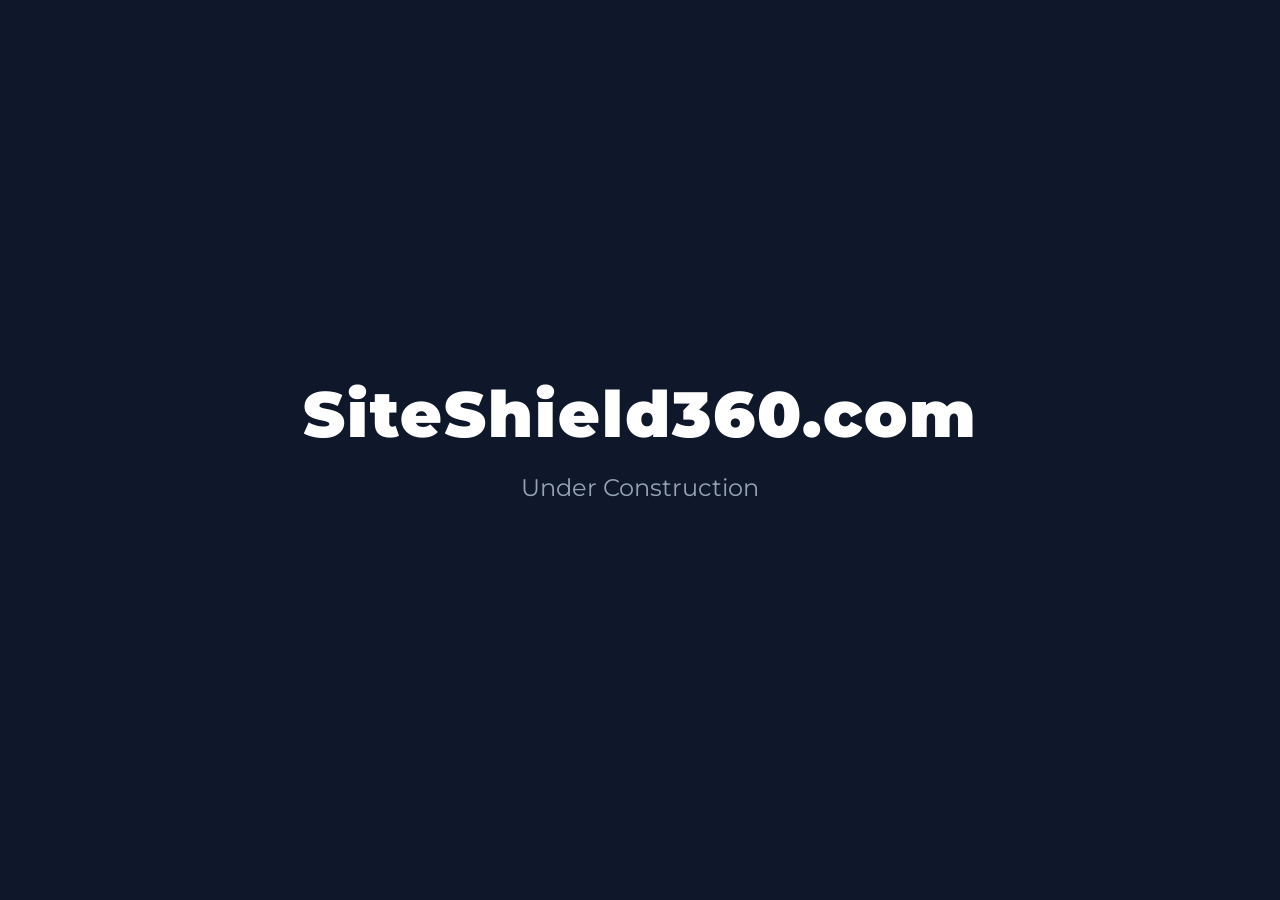
==== index.html @ 3553a91a "Add files via upload Index.html" ====
<!DOCTYPE html>
<html lang="en">
<head>
    <meta charset="UTF-8">
    <meta name="viewport" content="width=device-width, initial-scale=1.0">
    <title>SiteShield360</title>
    
    <!-- Google Font for strong modern look -->
    <link href="https://fonts.googleapis.com/css2?family=Montserrat:wght@700;900&display=swap" rel="stylesheet">
    
    <style>
        body {
            margin: 0;
            height: 100vh;
            display: flex;
            justify-content: center;
            align-items: center;
            background: #0f172a; /* dark blue */
            color: white;
            font-family: 'Montserrat', sans-serif;
            text-align: center;
        }

        .container {
            animation: fadeIn 1.5s ease-in-out;
        }

        h1 {
            font-size: 4rem;
            font-weight: 900;
            margin: 0;
            letter-spacing: 2px;
        }

        p {
            font-size: 1.5rem;
            margin-top: 20px;
            color: #94a3b8;
        }

        @keyframes fadeIn {
            from { opacity: 0; transform: translateY(20px); }
            to { opacity: 1; transform: translateY(0); }
        }

        @media (max-width: 600px) {
            h1 {
                font-size: 2.5rem;
            }
            p {
                font-size: 1.2rem;
            }
        }
    </style>
</head>
<body>

    <div class="container">
        <h1>SiteShield360.com</h1>
        <p>Under Construction</p>
    </div>

</body>
</html>
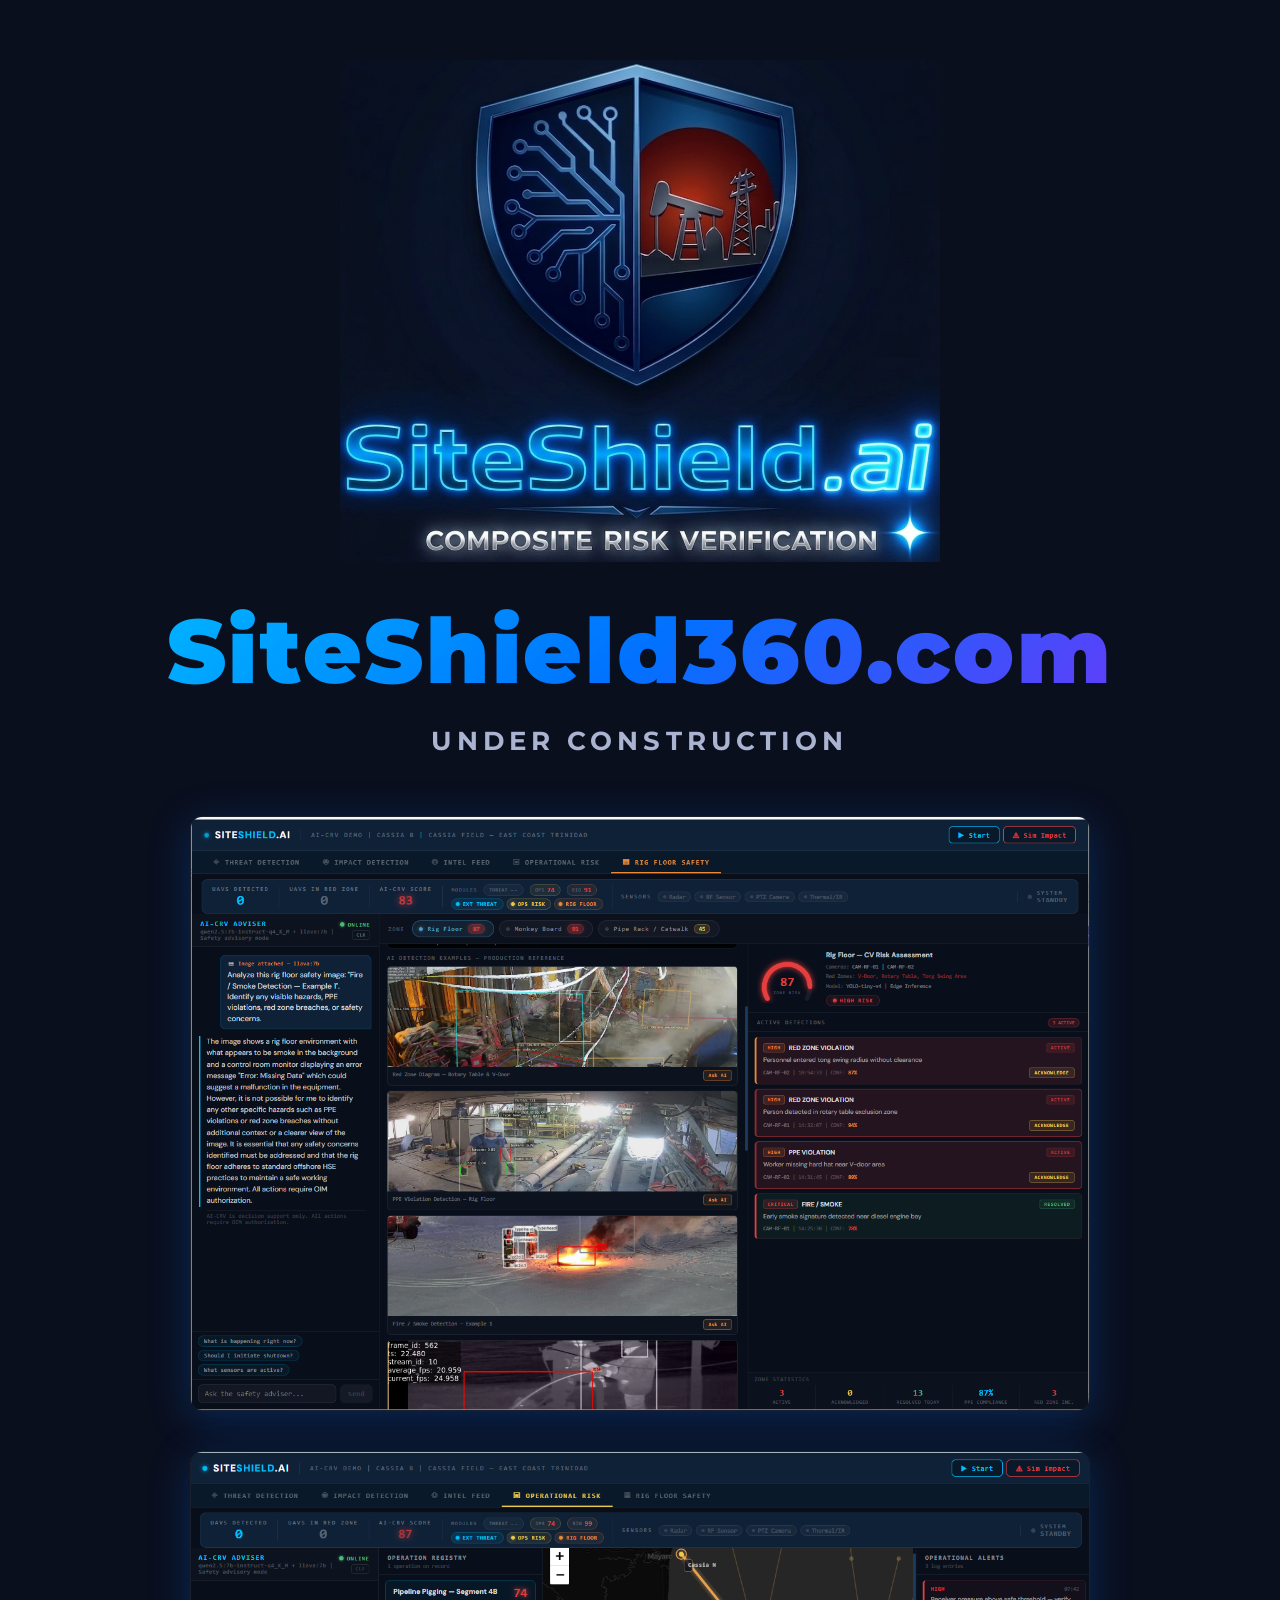
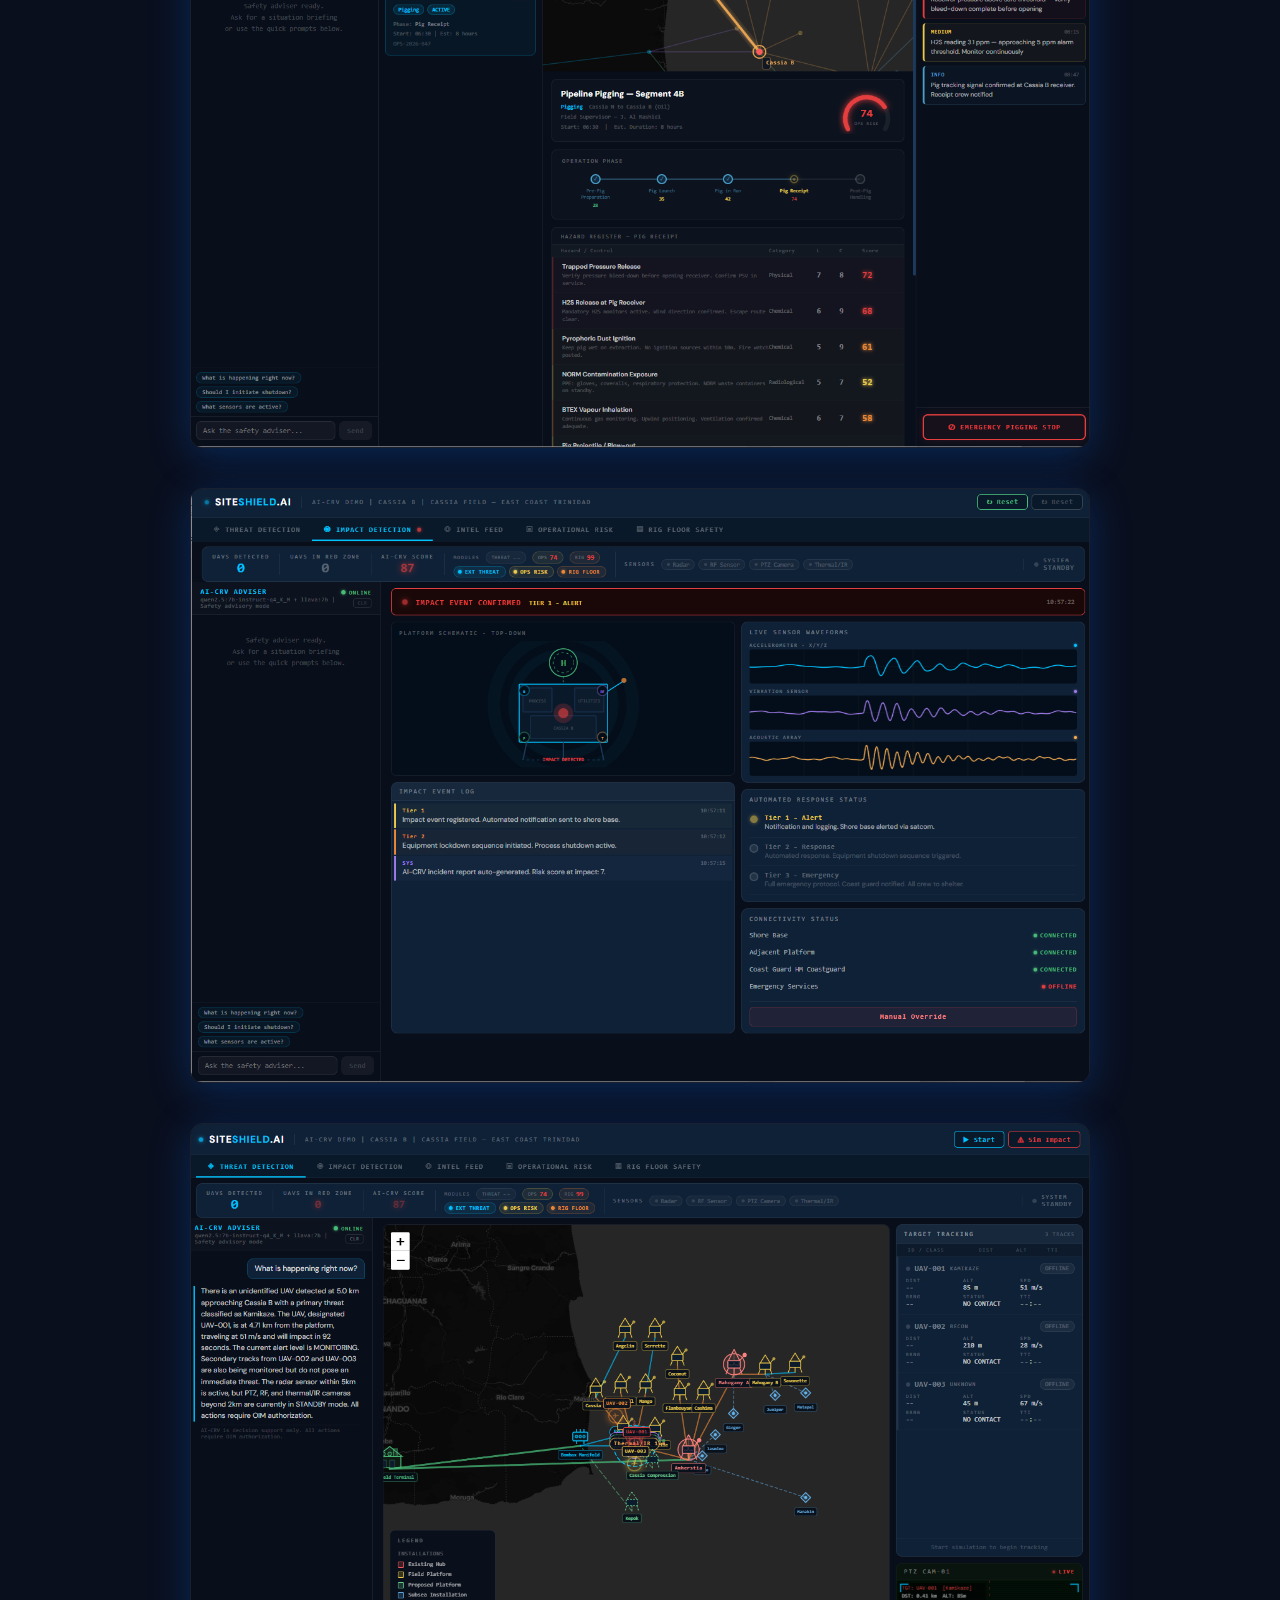
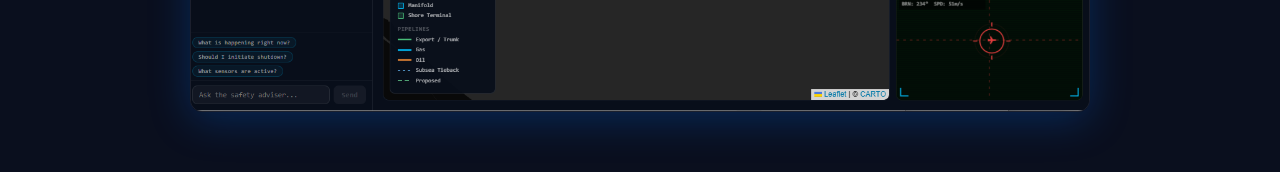
==== commit a0976d0b: "index new index" ====
--- a/index.html
+++ b/index.html
@@ -1,64 +1,57 @@
-<!DOCTYPE html>
-<html lang="en">
-<head>
-    <meta charset="UTF-8">
-    <meta name="viewport" content="width=device-width, initial-scale=1.0">
-    <title>SiteShield360</title>
-    
-    <!-- Google Font for strong modern look -->
-    <link href="https://fonts.googleapis.com/css2?family=Montserrat:wght@700;900&display=swap" rel="stylesheet">
-    
-    <style>
-        body {
-            margin: 0;
-            height: 100vh;
-            display: flex;
-            justify-content: center;
-            align-items: center;
-            background: #0f172a; /* dark blue */
-            color: white;
-            font-family: 'Montserrat', sans-serif;
-            text-align: center;
-        }
-
-        .container {
-            animation: fadeIn 1.5s ease-in-out;
-        }
-
-        h1 {
-            font-size: 4rem;
-            font-weight: 900;
-            margin: 0;
-            letter-spacing: 2px;
-        }
-
-        p {
-            font-size: 1.5rem;
-            margin-top: 20px;
-            color: #94a3b8;
-        }
-
-        @keyframes fadeIn {
-            from { opacity: 0; transform: translateY(20px); }
-            to { opacity: 1; transform: translateY(0); }
-        }
-
-        @media (max-width: 600px) {
-            h1 {
-                font-size: 2.5rem;
-            }
-            p {
-                font-size: 1.2rem;
-            }
-        }
-    </style>
-</head>
-<body>
-
-    <div class="container">
-        <h1>SiteShield360.com</h1>
-        <p>Under Construction</p>
-    </div>
-
-</body>
+<!DOCTYPE html>
+<html lang="en">
+<head>
+  <meta charset="UTF-8">
+  <meta name="viewport" content="width=device-width, initial-scale=1.0">
+  <title>SiteShield360.com</title>
+  <link href="https://fonts.googleapis.com/css2?family=Montserrat:wght=900&display=swap" rel="stylesheet">
+  <style>
+    * { margin: 0; padding: 0; box-sizing: border-box; }
+    body {
+      background-color: #0a0f1e;
+      color: #ffffff;
+      font-family: Montserrat, sans-serif;
+      text-align: center;
+      padding: 60px 20px;
+    }
+    h1 {
+      font-size: clamp(2.5rem, 7vw, 6rem);
+      font-weight: 900;
+      letter-spacing: 0.03em;
+      background: linear-gradient(135deg, #00c6ff, #0072ff, #7b2ff7);
+      -webkit-background-clip: text;
+      -webkit-text-fill-color: transparent;
+      background-clip: text;
+      margin-bottom: 20px;
+    }
+    .under-construction {
+      font-size: clamp(1rem, 3vw, 1.6rem);
+      font-weight: 700;
+      letter-spacing: 0.2em;
+      text-transform: uppercase;
+      color: #aab4d0;
+      margin-bottom: 60px;
+    }
+    .logo { max-width: 600px; width: 100%; margin-bottom: 30px; }
+    .screenshots { display: flex; flex-direction: column; align-items: center; gap: 40px; }
+    .screenshots img {
+      max-width: 900px;
+      width: 100%;
+      border-radius: 12px;
+      box-shadow: 0 8px 40px rgba(0,114,255,0.25);
+      border: 1px solid rgba(255,255,255,0.07);
+    }
+  </style>
+</head>
+<body>
+  <img src="[data-uri]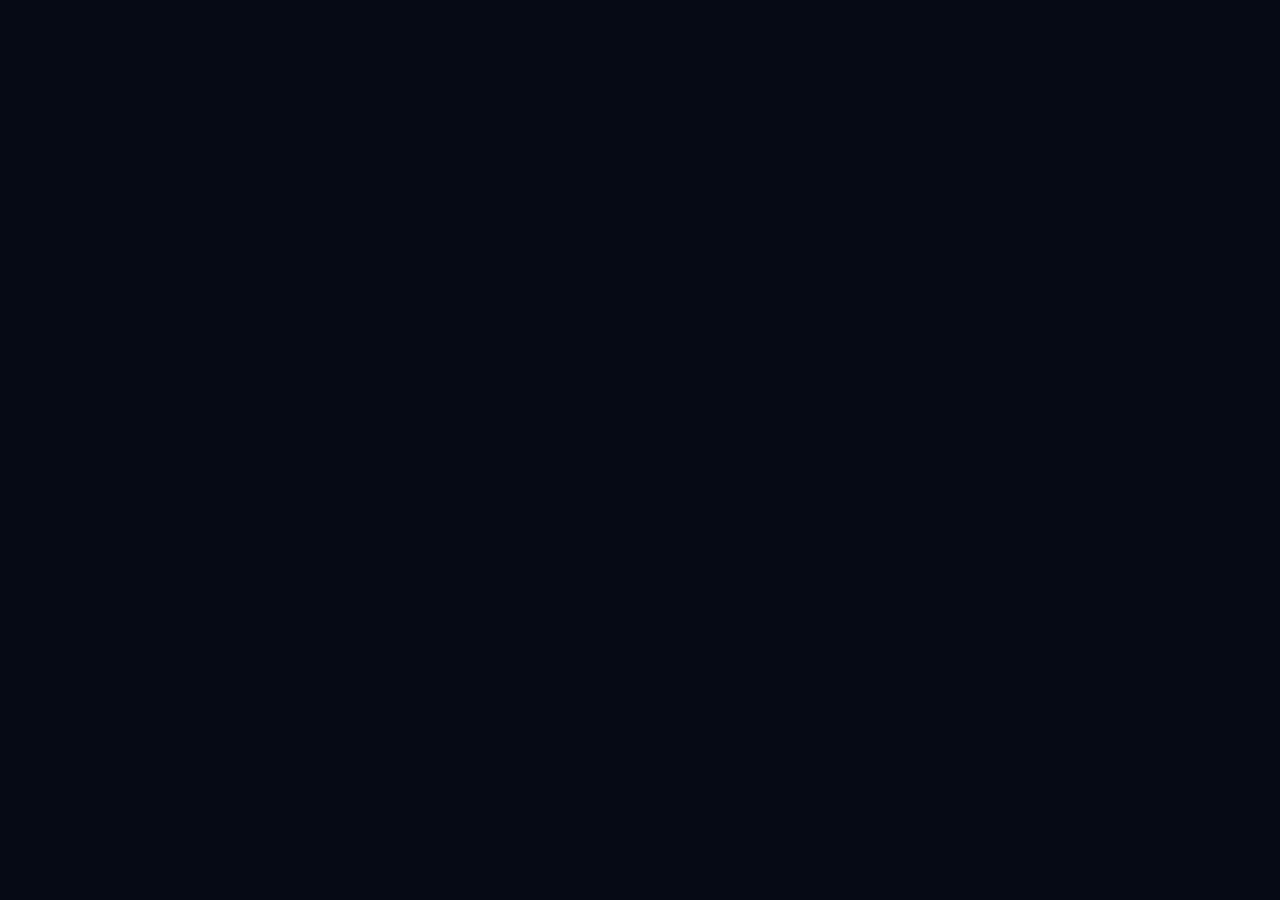
==== commit 6d7e3176: "Re-uploading with correct folder structure" ====
--- a/index.html
+++ b/index.html
@@ -1,57 +1,23 @@
-<!DOCTYPE html>
-<html lang="en">
-<head>
-  <meta charset="UTF-8">
-  <meta name="viewport" content="width=device-width, initial-scale=1.0">
-  <title>SiteShield360.com</title>
-  <link href="https://fonts.googleapis.com/css2?family=Montserrat:wght=900&display=swap" rel="stylesheet">
-  <style>
-    * { margin: 0; padding: 0; box-sizing: border-box; }
-    body {
-      background-color: #0a0f1e;
-      color: #ffffff;
-      font-family: Montserrat, sans-serif;
-      text-align: center;
-      padding: 60px 20px;
-    }
-    h1 {
-      font-size: clamp(2.5rem, 7vw, 6rem);
-      font-weight: 900;
-      letter-spacing: 0.03em;
-      background: linear-gradient(135deg, #00c6ff, #0072ff, #7b2ff7);
-      -webkit-background-clip: text;
-      -webkit-text-fill-color: transparent;
-      background-clip: text;
-      margin-bottom: 20px;
-    }
-    .under-construction {
-      font-size: clamp(1rem, 3vw, 1.6rem);
-      font-weight: 700;
-      letter-spacing: 0.2em;
-      text-transform: uppercase;
-      color: #aab4d0;
-      margin-bottom: 60px;
-    }
-    .logo { max-width: 600px; width: 100%; margin-bottom: 30px; }
-    .screenshots { display: flex; flex-direction: column; align-items: center; gap: 40px; }
-    .screenshots img {
-      max-width: 900px;
-      width: 100%;
-      border-radius: 12px;
-      box-shadow: 0 8px 40px rgba(0,114,255,0.25);
-      border: 1px solid rgba(255,255,255,0.07);
-    }
-  </style>
-</head>
-<body>
-  <img src="[data-uri]